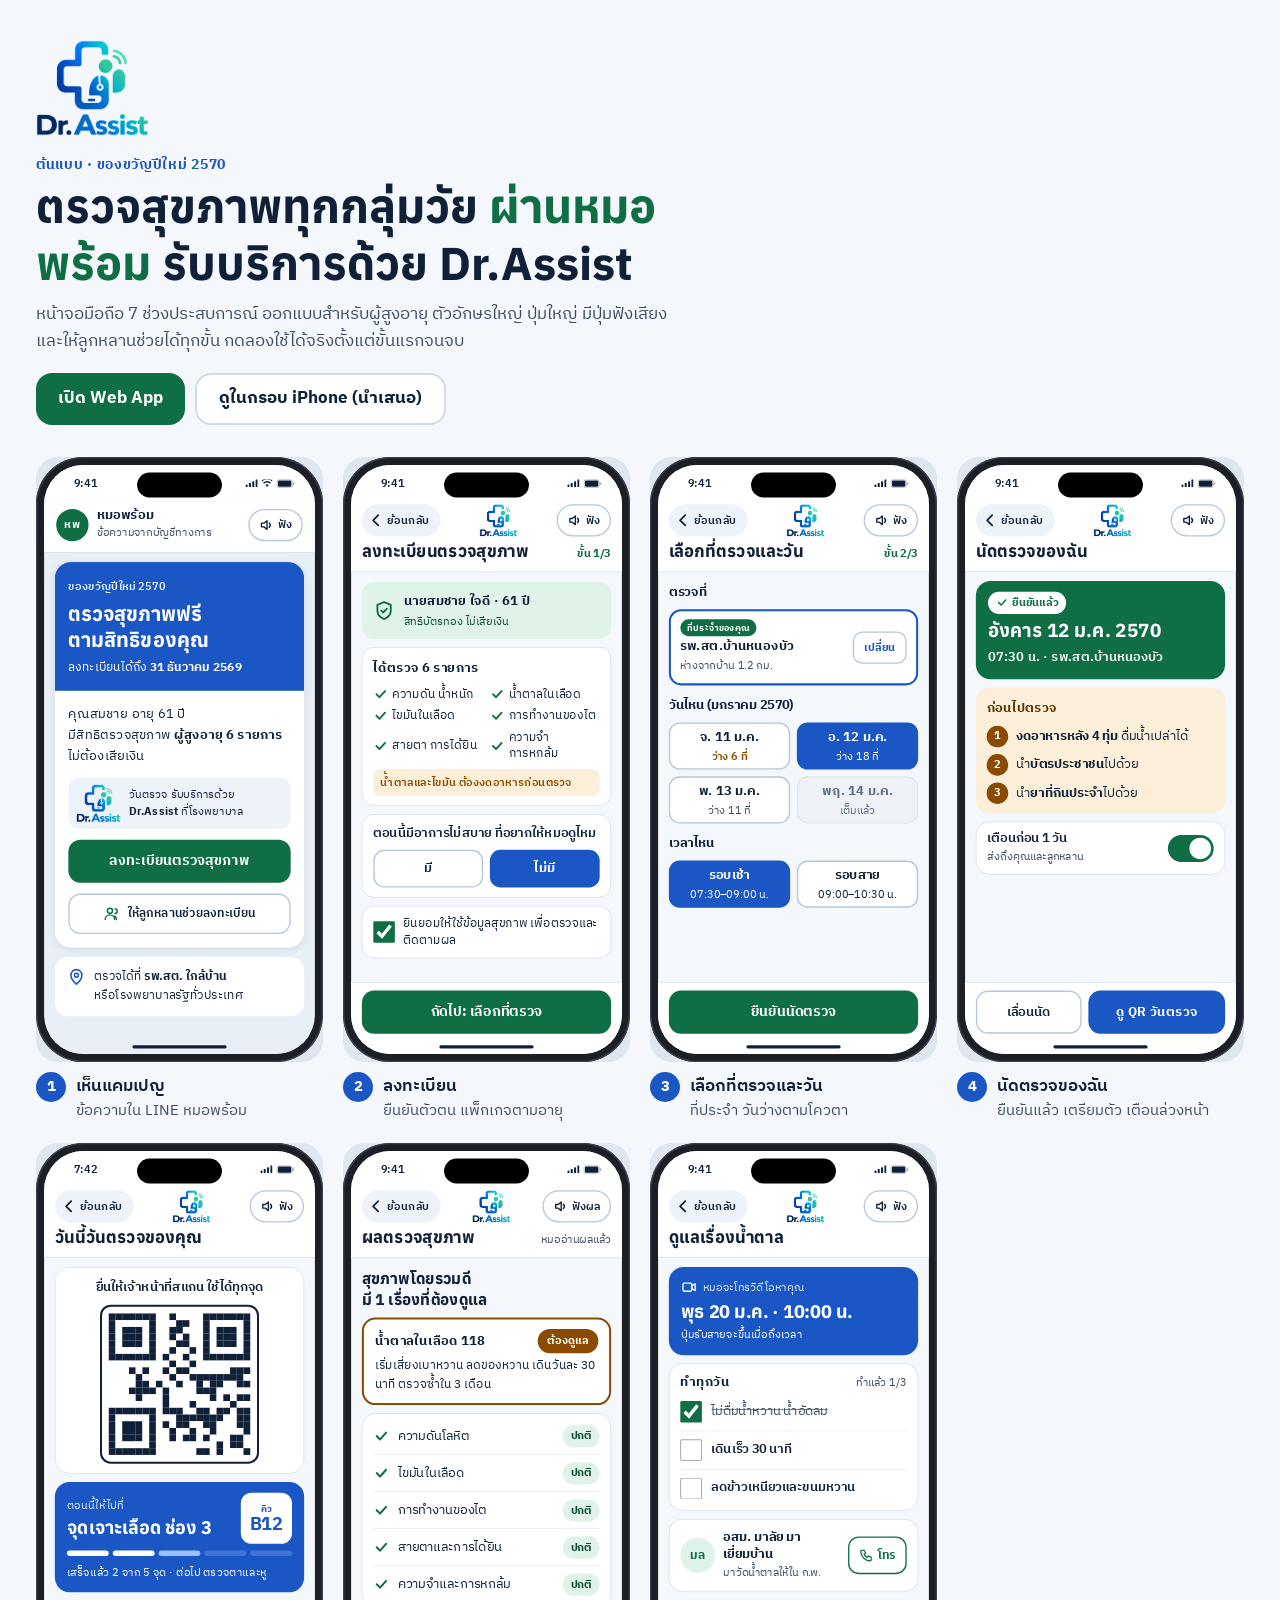
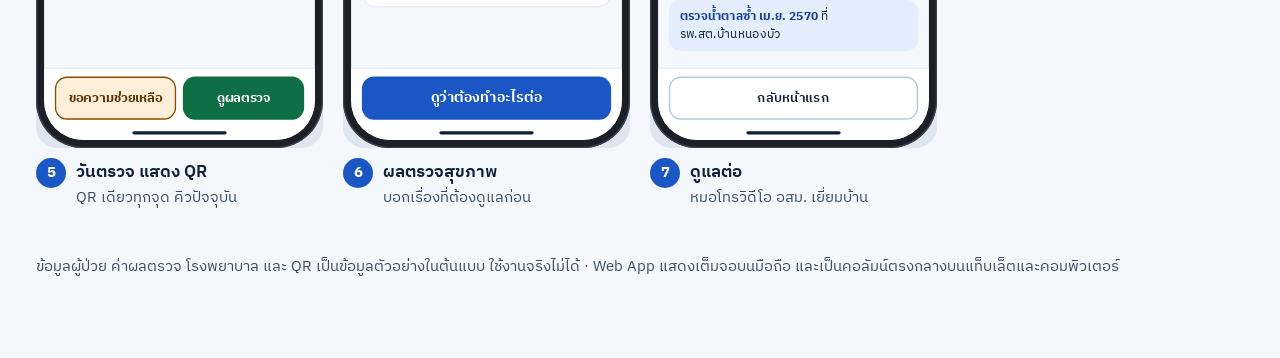
==== overview.html @ 95d47019 "Add files via upload" ====
<!doctype html>
<html lang="th">
<head>
<meta charset="utf-8">
<meta name="viewport" content="width=device-width, initial-scale=1, viewport-fit=cover">
<title>ตรวจสุขภาพปีใหม่ 2570 · Dr.Assist</title>
<meta name="description" content="ต้นแบบหน้าจอมือถือ 7 ช่วงประสบการณ์ ตรวจสุขภาพทุกกลุ่มวัย ลงทะเบียนผ่านหมอพร้อม รับบริการด้วย Dr.Assist ออกแบบสำหรับผู้สูงอายุ">
<link rel="icon" href="assets/dr-assist-logo.webp">
<link rel="manifest" href="manifest.webmanifest">
<link rel="stylesheet" href="https://fonts.googleapis.com/css2?family=Anuphan:wght@600;700&family=IBM+Plex+Sans+Thai:wght@400;500;600;700&display=swap">
<style>
:root { --bg: #f4f7fb; --card: #ffffff; --ink: #0f2038; --sub: #3a4b62; --line: #cfdbea; --blue: #1a56c4; --green: #0f6e44; }
* { box-sizing: border-box; }
body { margin: 0; background: var(--bg); color: var(--ink); font-family: 'IBM Plex Sans Thai', Tahoma, sans-serif; line-height: 1.6; }
.wrap { max-width: 1240px; margin: 0 auto; padding: 40px max(16px, env(safe-area-inset-right, 0px)) 64px max(16px, env(safe-area-inset-left, 0px)); display: grid; gap: 32px; }
h1, h2 { font-family: Anuphan, 'IBM Plex Sans Thai', sans-serif; line-height: 1.25; margin: 0; text-wrap: balance; }
h1 { font-size: clamp(30px, 5vw, 46px); }
h1 em { font-style: normal; color: var(--green); }
.logo { display: block; height: 96px; width: auto; margin-bottom: 16px; }
.eyebrow { font-size: 14px; font-weight: 700; letter-spacing: .05em; color: var(--blue); }
.lead { color: var(--sub); max-width: 64ch; margin: 8px 0 0; font-size: 17px; }
.cta { display: flex; flex-wrap: wrap; gap: 10px; margin-top: 18px; }
.btn { display: inline-flex; align-items: center; justify-content: center; min-height: 52px; padding: 0 22px; border-radius: 16px; font-weight: 700; font-size: 17px; text-decoration: none; }
.btn.pri { background: var(--green); color: #fff; }
.btn.sec { border: 2px solid var(--line); color: var(--ink); background: var(--card); }
.btn:focus-visible, .shot:focus-visible { outline: 3px solid var(--blue); outline-offset: 3px; }
.grid { display: grid; grid-template-columns: repeat(auto-fill, minmax(min(100%, 230px), 1fr)); gap: 20px; }
.shot { display: grid; gap: 10px; text-decoration: none; color: inherit; }
.frame { position: relative; width: 100%; aspect-ratio: 426 / 898; border-radius: 22px; overflow: hidden; background: #dfe6ef; }
.frame iframe { position: absolute; inset: 0; width: 100%; height: 100%; border: 0; pointer-events: none; }
.cap { display: flex; gap: 10px; align-items: baseline; }
.cap b { flex: none; width: 30px; height: 30px; border-radius: 15px; background: var(--blue); color: #fff; display: inline-flex; align-items: center; justify-content: center; font-size: 15px; }
.cap span { font-weight: 600; font-size: 17px; }
.cap small { display: block; color: var(--sub); font-size: 14.5px; font-weight: 400; }
.note { color: var(--sub); font-size: 14.5px; }
</style>
</head>
<body>
<div class="wrap">
  <header>
    <img class="logo" src="assets/dr-assist-logo.webp" alt="Dr.Assist" width="113" height="96">
    <span class="eyebrow">ต้นแบบ · ของขวัญปีใหม่ 2570</span>
    <h1>ตรวจสุขภาพทุกกลุ่มวัย <em>ผ่านหมอพร้อม</em> รับบริการด้วย Dr.Assist</h1>
    <p class="lead">หน้าจอมือถือ 7 ช่วงประสบการณ์ ออกแบบสำหรับผู้สูงอายุ ตัวอักษรใหญ่ ปุ่มใหญ่ มีปุ่มฟังเสียงและให้ลูกหลานช่วยได้ทุกขั้น กดลองใช้ได้จริงตั้งแต่ขั้นแรกจนจบ</p>
    <div class="cta">
      <a class="btn pri" href="screens/Main.html">เปิด Web App</a>
      <a class="btn sec" href="screens/Main.html?view=frame">ดูในกรอบ iPhone (นำเสนอ)</a>
    </div>
  </header>

  <section aria-label="7 ช่วงประสบการณ์" class="grid" id="grid"></section>

  <p class="note">ข้อมูลผู้ป่วย ค่าผลตรวจ โรงพยาบาล และ QR เป็นข้อมูลตัวอย่างในต้นแบบ ใช้งานจริงไม่ได้ · Web App แสดงเต็มจอบนมือถือ และเป็นคอลัมน์ตรงกลางบนแท็บเล็ตและคอมพิวเตอร์</p>
</div>
<script>
(function () {
  var S = [
    ['Main', 'เห็นแคมเปญ', 'ข้อความใน LINE หมอพร้อม'],
    ['Register', 'ลงทะเบียน', 'ยืนยันตัวตน แพ็กเกจตามอายุ'],
    ['Hospital', 'เลือกที่ตรวจและวัน', 'ที่ประจำ วันว่างตามโควตา'],
    ['Confirm', 'นัดตรวจของฉัน', 'ยืนยันแล้ว เตรียมตัว เตือนล่วงหน้า'],
    ['Checkin', 'วันตรวจ แสดง QR', 'QR เดียวทุกจุด คิวปัจจุบัน'],
    ['Results', 'ผลตรวจสุขภาพ', 'บอกเรื่องที่ต้องดูแลก่อน'],
    ['Followup', 'ดูแลต่อ', 'หมอโทรวิดีโอ อสม. เยี่ยมบ้าน']
  ];
  document.getElementById('grid').innerHTML = S.map(function (s, i) {
    return '<a class="shot" href="screens/' + s[0] + '.html?view=frame"><div class="frame"><iframe src="screens/' + s[0] + '.html?thumb" title="ตัวอย่างหน้าจอ ' + s[1] + '" loading="lazy" tabindex="-1" aria-hidden="true"></iframe></div>' +
      '<div class="cap"><b>' + (i + 1) + '</b><span>' + s[1] + '<small>' + s[2] + '</small></span></div></a>';
  }).join('');
})();
</script>
</body>
</html>
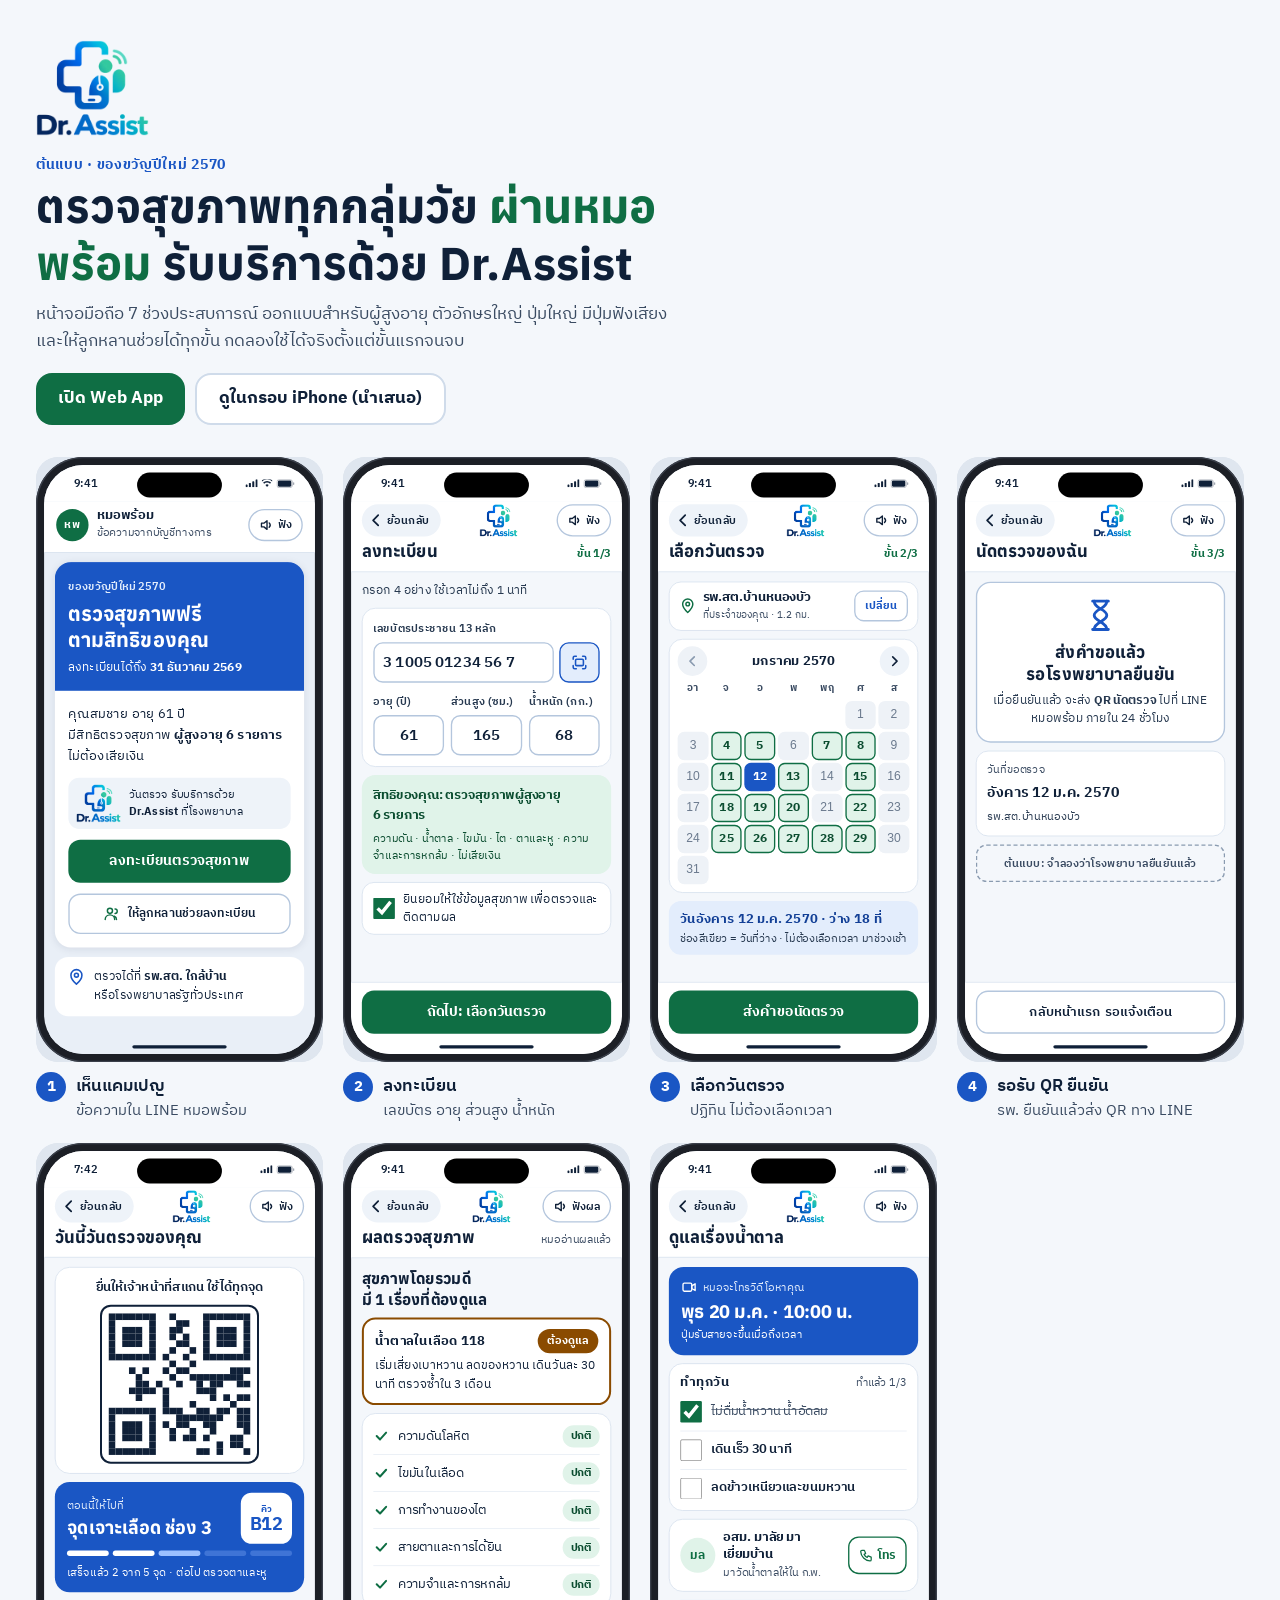
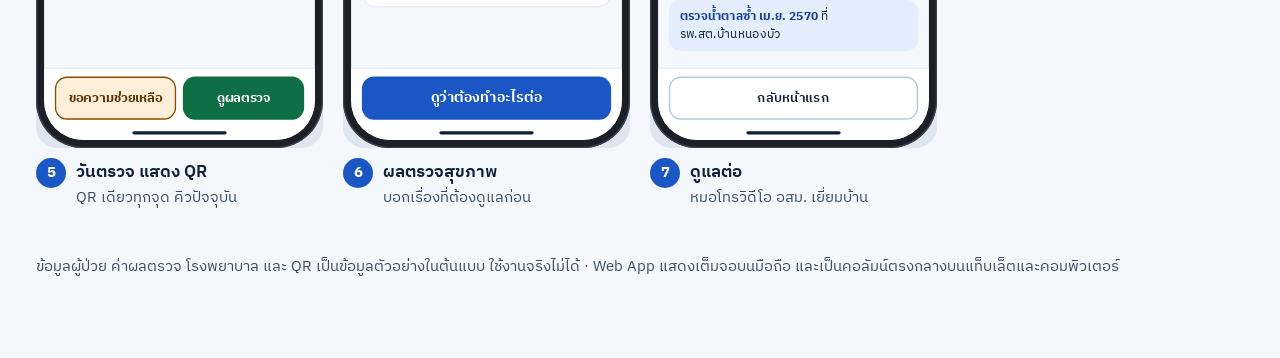
==== commit 728bacf6: "Add files via upload" ====
--- a/overview.html
+++ b/overview.html
@@ -56,9 +56,9 @@
 (function () {
   var S = [
     ['Main', 'เห็นแคมเปญ', 'ข้อความใน LINE หมอพร้อม'],
-    ['Register', 'ลงทะเบียน', 'ยืนยันตัวตน แพ็กเกจตามอายุ'],
-    ['Hospital', 'เลือกที่ตรวจและวัน', 'ที่ประจำ วันว่างตามโควตา'],
-    ['Confirm', 'นัดตรวจของฉัน', 'ยืนยันแล้ว เตรียมตัว เตือนล่วงหน้า'],
+    ['Register', 'ลงทะเบียน', 'เลขบัตร อายุ ส่วนสูง น้ำหนัก'],
+    ['Hospital', 'เลือกวันตรวจ', 'ปฏิทิน ไม่ต้องเลือกเวลา'],
+    ['Confirm', 'รอรับ QR ยืนยัน', 'รพ. ยืนยันแล้วส่ง QR ทาง LINE'],
     ['Checkin', 'วันตรวจ แสดง QR', 'QR เดียวทุกจุด คิวปัจจุบัน'],
     ['Results', 'ผลตรวจสุขภาพ', 'บอกเรื่องที่ต้องดูแลก่อน'],
     ['Followup', 'ดูแลต่อ', 'หมอโทรวิดีโอ อสม. เยี่ยมบ้าน']
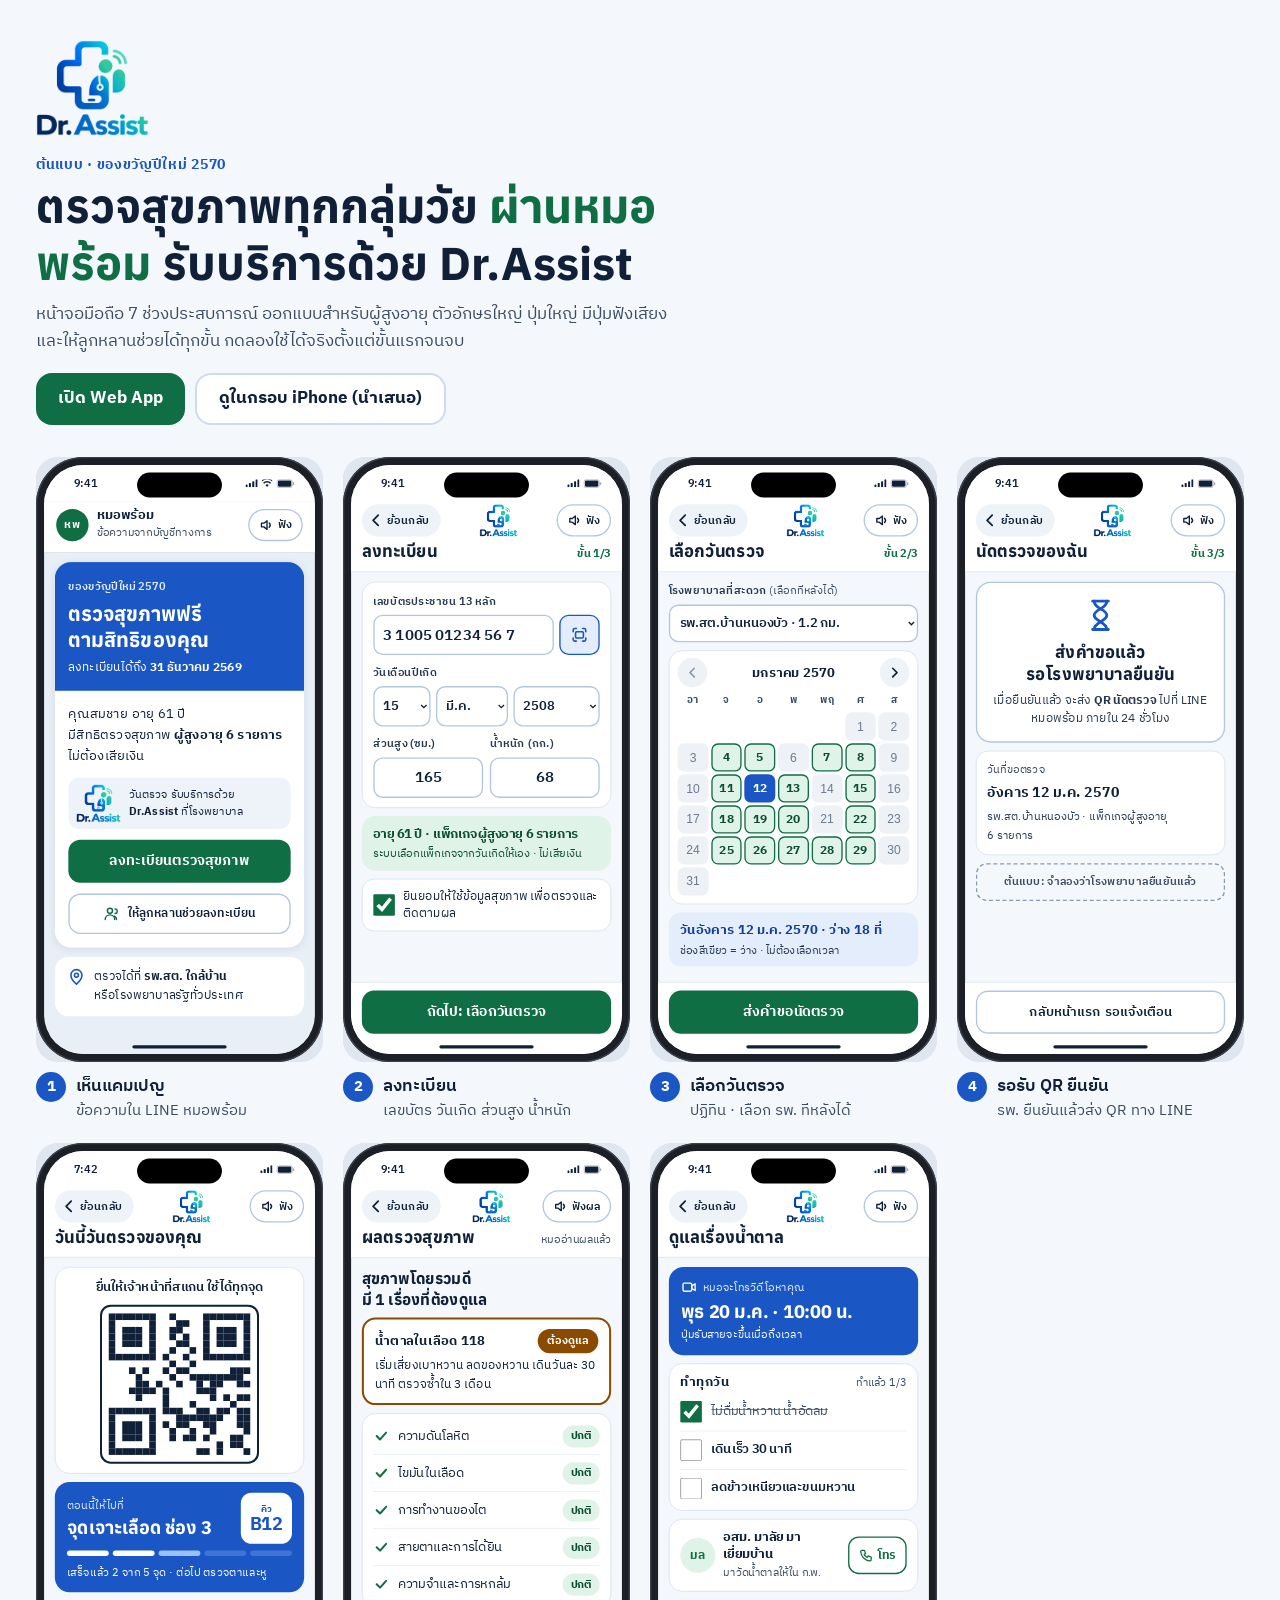
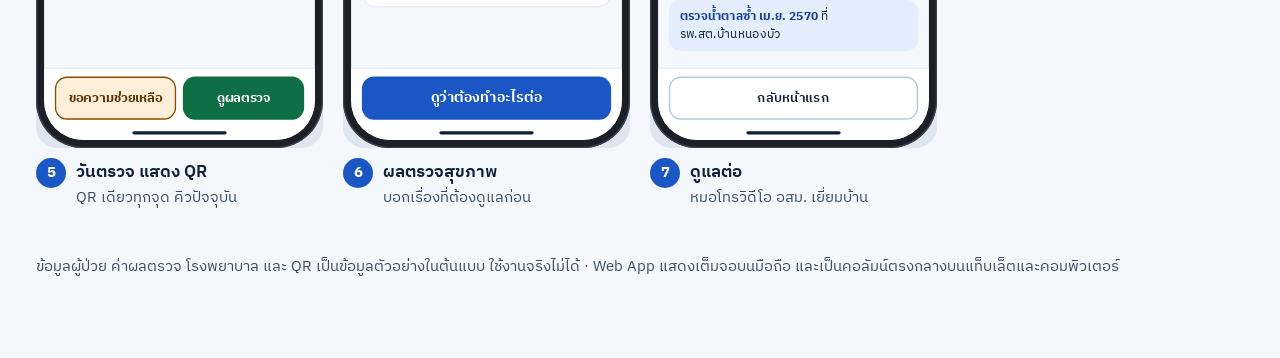
==== commit 8d55237b: "v3" ====
--- a/overview.html
+++ b/overview.html
@@ -56,8 +56,8 @@
 (function () {
   var S = [
     ['Main', 'เห็นแคมเปญ', 'ข้อความใน LINE หมอพร้อม'],
-    ['Register', 'ลงทะเบียน', 'เลขบัตร อายุ ส่วนสูง น้ำหนัก'],
-    ['Hospital', 'เลือกวันตรวจ', 'ปฏิทิน ไม่ต้องเลือกเวลา'],
+    ['Register', 'ลงทะเบียน', 'เลขบัตร วันเกิด ส่วนสูง น้ำหนัก'],
+    ['Hospital', 'เลือกวันตรวจ', 'ปฏิทิน · เลือก รพ. ทีหลังได้'],
     ['Confirm', 'รอรับ QR ยืนยัน', 'รพ. ยืนยันแล้วส่ง QR ทาง LINE'],
     ['Checkin', 'วันตรวจ แสดง QR', 'QR เดียวทุกจุด คิวปัจจุบัน'],
     ['Results', 'ผลตรวจสุขภาพ', 'บอกเรื่องที่ต้องดูแลก่อน'],
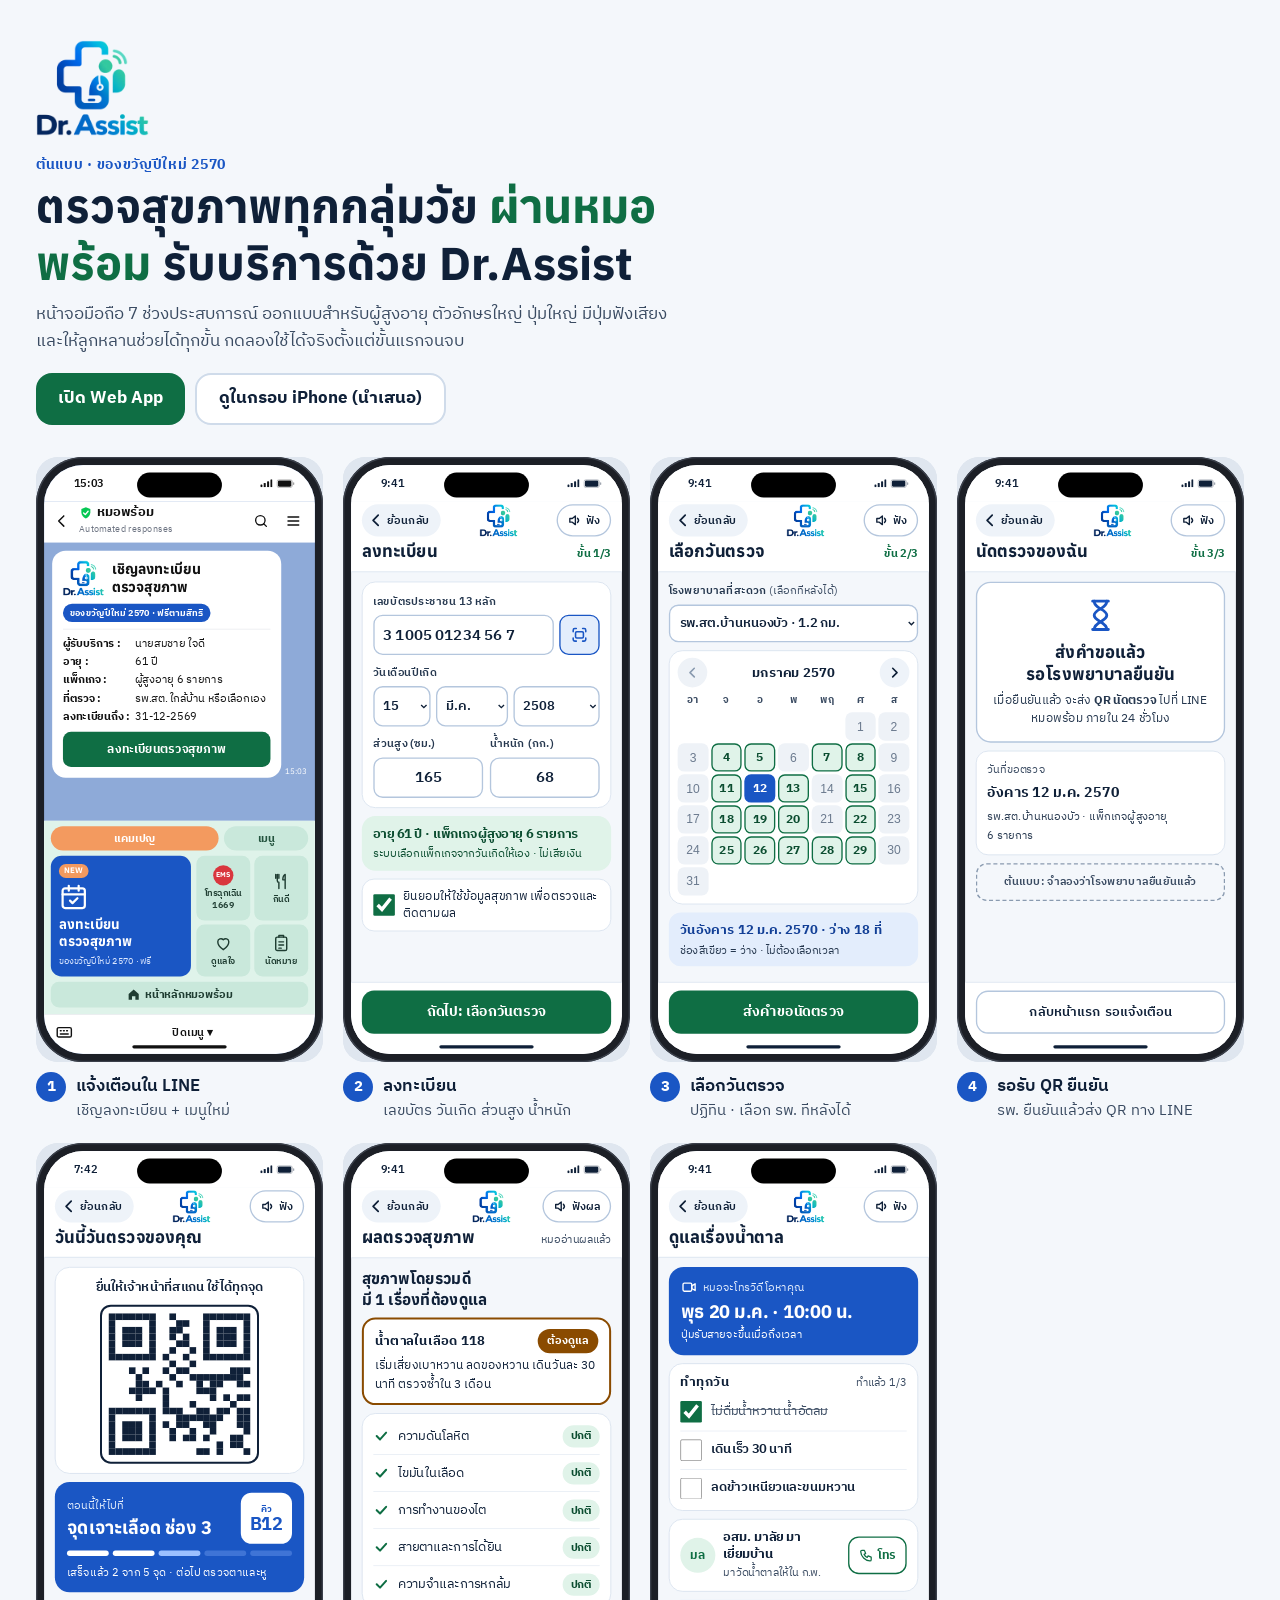
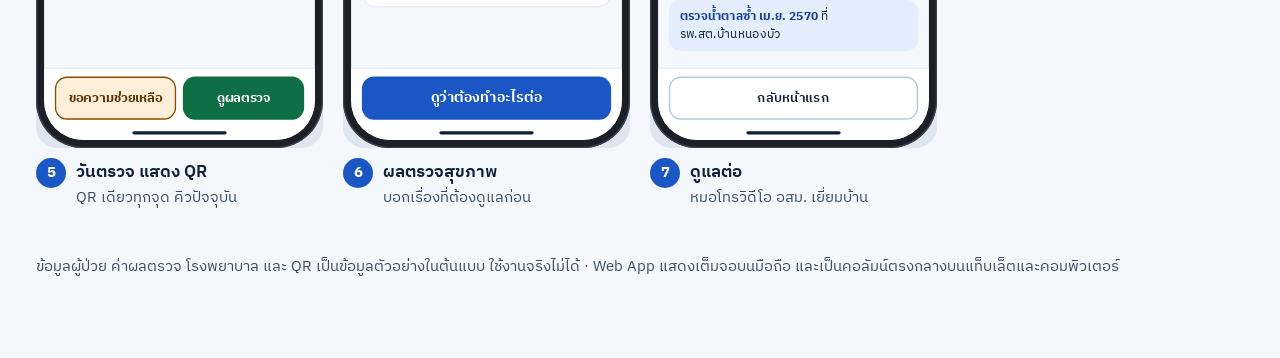
==== commit f6bd88e6: "Add files via upload" ====
--- a/overview.html
+++ b/overview.html
@@ -55,7 +55,7 @@
 <script>
 (function () {
   var S = [
-    ['Main', 'เห็นแคมเปญ', 'ข้อความใน LINE หมอพร้อม'],
+    ['Main', 'แจ้งเตือนใน LINE', 'เชิญลงทะเบียน + เมนูใหม่'],
     ['Register', 'ลงทะเบียน', 'เลขบัตร วันเกิด ส่วนสูง น้ำหนัก'],
     ['Hospital', 'เลือกวันตรวจ', 'ปฏิทิน · เลือก รพ. ทีหลังได้'],
     ['Confirm', 'รอรับ QR ยืนยัน', 'รพ. ยืนยันแล้วส่ง QR ทาง LINE'],
